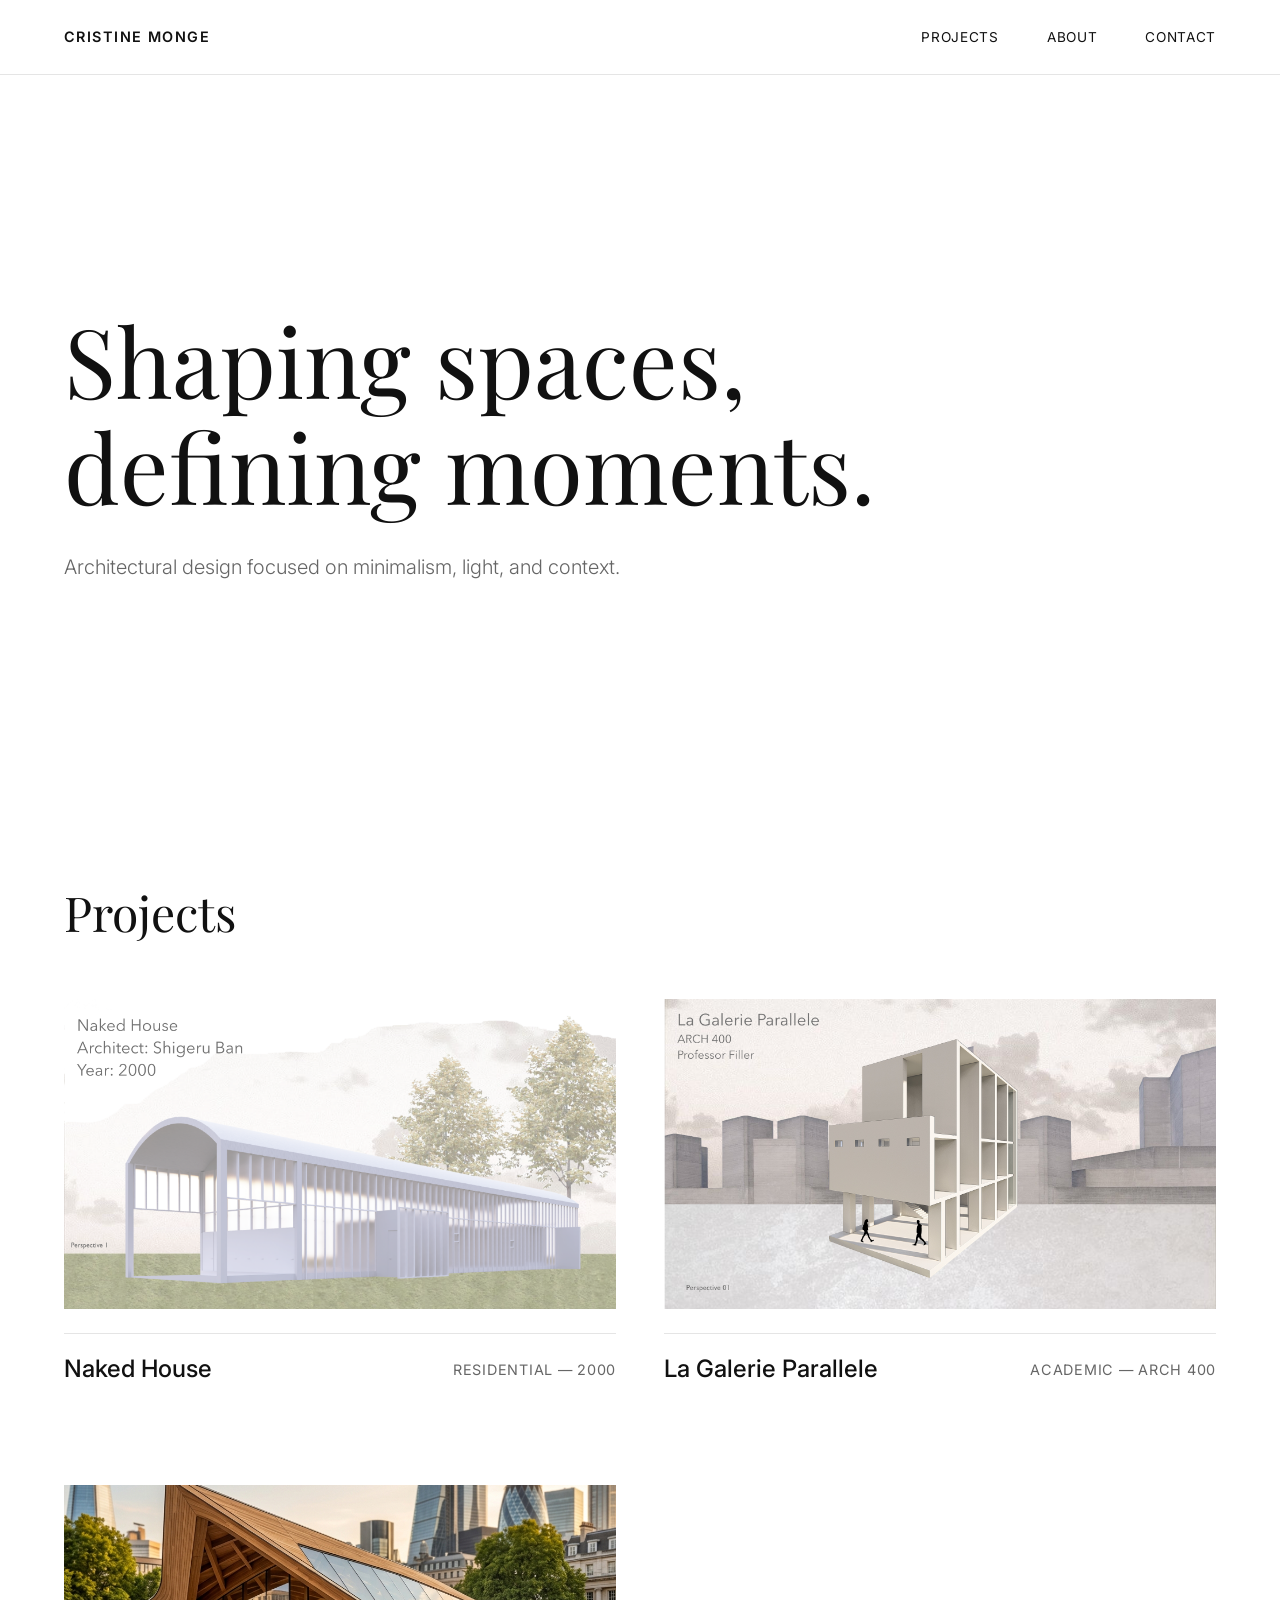
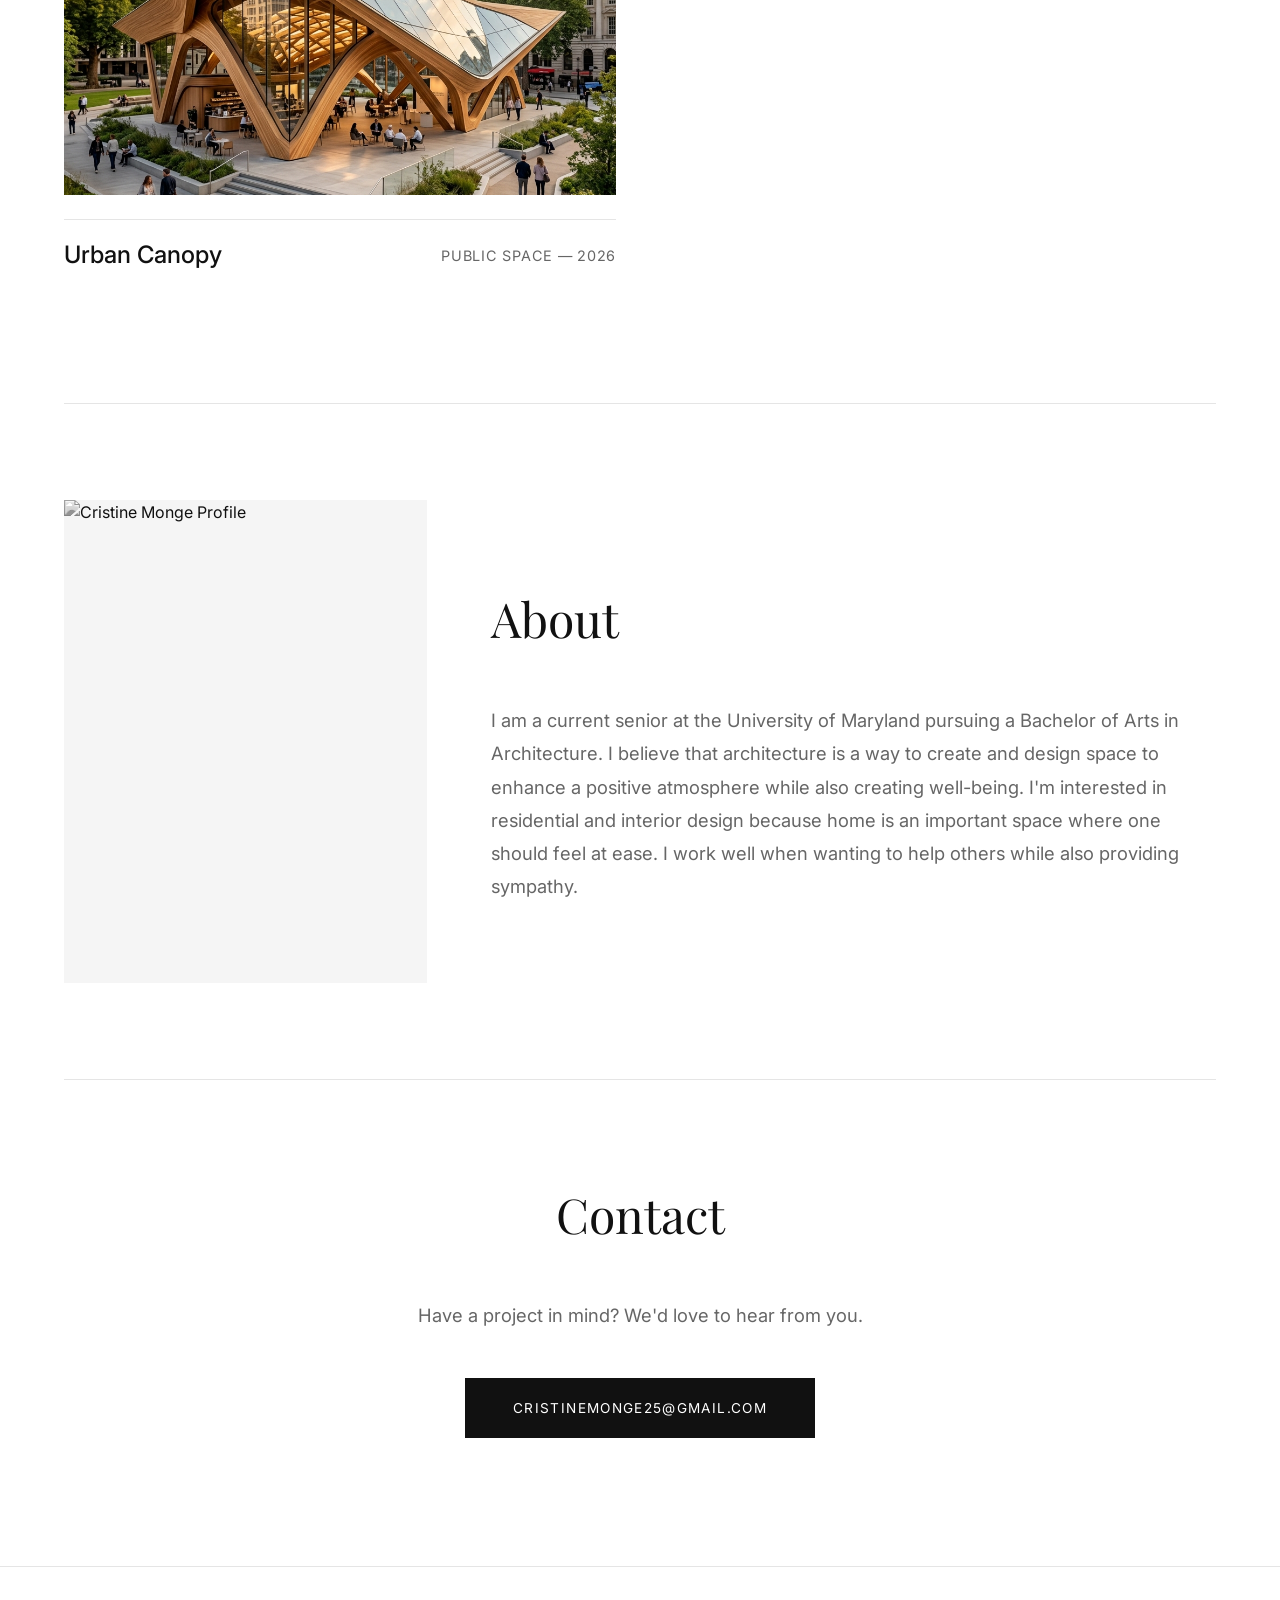
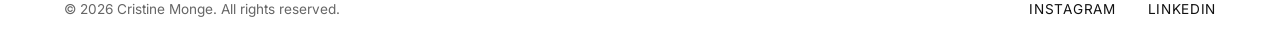
==== index.html @ 7b3798b5 "Add files via upload" ====
<!DOCTYPE html>
<html lang="en">

<head>
    <meta charset="UTF-8">
    <meta name="viewport" content="width=device-width, initial-scale=1.0">
    <title>Cristine Monge | Architecture</title>
    <!-- Modern Minimalist Fonts -->
    <link rel="preconnect" href="https://fonts.googleapis.com">
    <link rel="preconnect" href="https://fonts.gstatic.com" crossorigin>
    <link
        href="https://fonts.googleapis.com/css2?family=Inter:wght@300;400;500;600&family=Playfair+Display:ital,wght@0,400;0,600;1,400&display=swap"
        rel="stylesheet">
    <link rel="stylesheet" href="style.css">
</head>

<body>
    <header class="navbar">
        <nav>
            <div class="logo">CRISTINE MONGE</div>
            <ul class="nav-links">
                <li><a href="#projects">Projects</a></li>
                <li><a href="#about">About</a></li>
                <li><a href="#contact">Contact</a></li>
            </ul>
        </nav>
    </header>

    <main>
        <section id="hero" class="fade-in">
            <h1 class="hero-title">Shaping spaces,<br>defining moments.</h1>
            <p class="hero-subtitle">Architectural design focused on minimalism, light, and context.</p>
        </section>

        <section id="projects" class="fade-in delay-1">
            <h2 class="section-heading">Projects</h2>
            <div class="project-list">
                <!-- Project 1 -->
                <a href="naked-house.html" class="project-item">
                    <div class="project-image">
                        <img src="images/naked1.png" alt="Naked House Architecture">
                    </div>
                    <div class="project-meta">
                        <h2>Naked House</h2>
                        <span class="project-details">Residential — 2000</span>
                    </div>
                </a>

                <!-- Project 2 -->
                <a href="galerie.html" class="project-item">
                    <div class="project-image">
                        <img src="images/galerie1.png" alt="La Galerie Parallele">
                    </div>
                    <div class="project-meta">
                        <h2>La Galerie Parallele</h2>
                        <span class="project-details">Academic — ARCH 400</span>
                    </div>
                </a>

                <!-- Project 3 -->
                <a href="pavilion.html" class="project-item">
                    <div class="project-image">
                        <img src="images/pavilion.png" alt="Urban Pavilion">
                    </div>
                    <div class="project-meta">
                        <h2>Urban Canopy</h2>
                        <span class="project-details">Public Space — 2026</span>
                    </div>
                </a>
            </div>
        </section>

        <section id="about" class="fade-in delay-2">
            <div class="about-grid">
                <div class="about-image">
                    <img src="images/profile.png" alt="Cristine Monge Profile">
                </div>
                <div class="about-text">
                    <h2 class="section-heading">About</h2>
                    <p>I am a current senior at the University of Maryland pursuing a Bachelor of Arts in Architecture. I believe that architecture is a way to create and design space to enhance a positive atmosphere while also creating well-being. I'm interested in residential and interior design because home is an important space where one should feel at ease. I work well when wanting to help others while also providing sympathy.</p>
                </div>
            </div>
        </section>

        <section id="contact" class="fade-in delay-2">
            <div class="contact-block">
                <h2 class="section-heading">Contact</h2>
                <p>Have a project in mind? We'd love to hear from you.</p>
                <a href="mailto:cristinemonge25@gmail.com" class="button">cristinemonge25@gmail.com</a>
            </div>
        </section>
    </main>

    <footer>
        <div class="footer-content">
            <p>&copy; 2026 Cristine Monge. All rights reserved.</p>
            <div class="social-links">
                <a href="#" class="footer-link">Instagram</a>
                <a href="#" class="footer-link">LinkedIn</a>
            </div>
        </div>
    </footer>
</body>

</html>
---- style.css ----
:root {
    --bg-color: #ffffff;
    --text-main: #111111;
    --text-muted: #666666;
    --border-color: #e5e5e5;
}

* {
    margin: 0;
    padding: 0;
    box-sizing: border-box;
}

html {
    scroll-behavior: smooth;
    background-color: var(--bg-color);
}

body {
    background-color: var(--bg-color);
    color: var(--text-main);
    font-family: 'Inter', sans-serif;
    line-height: 1.6;
    -webkit-font-smoothing: antialiased;
    -moz-osx-font-smoothing: grayscale;
}

h1, h2, h3, .logo {
    font-weight: 400;
}

.section-heading {
    font-family: 'Playfair Display', serif;
    font-size: 3rem;
    margin-bottom: 3rem;
}

/* ---------- Navigation ---------- */
.navbar {
    position: fixed;
    top: 0;
    width: 100%;
    background: rgba(255, 255, 255, 0.95);
    backdrop-filter: blur(10px);
    z-index: 1000;
    border-bottom: 1px solid var(--border-color);
}

nav {
    display: flex;
    justify-content: space-between;
    align-items: center;
    padding: 1.5rem 4rem;
    max-width: 1600px;
    margin: 0 auto;
}

.logo {
    font-size: 0.9rem;
    font-weight: 600;
    letter-spacing: 0.1em;
}

.nav-links {
    list-style: none;
    display: flex;
    gap: 3rem;
}

.nav-links a {
    text-decoration: none;
    color: var(--text-main);
    font-size: 0.85rem;
    text-transform: uppercase;
    letter-spacing: 0.05em;
    transition: opacity 0.3s ease;
}

.nav-links a:hover {
    opacity: 0.5;
}

/* ---------- Layout ---------- */
main {
    max-width: 1400px;
    margin: 0 auto;
    padding: 0 4rem;
}

/* Hero Section */
#hero {
    height: 90vh;
    display: flex;
    flex-direction: column;
    justify-content: center;
    padding-top: 5rem;
}

.hero-title {
    font-family: 'Playfair Display', serif;
    font-size: 6rem;
    line-height: 1.1;
    margin-bottom: 2rem;
    color: var(--text-main);
}

.hero-subtitle {
    font-size: 1.25rem;
    color: var(--text-muted);
    font-weight: 300;
    max-width: 600px;
}

/* Projects Section */
#projects {
    padding: 4rem 0 8rem;
}

.project-list {
    display: grid;
    grid-template-columns: repeat(2, 1fr);
    gap: 6rem 3rem;
}

.project-item {
    display: flex;
    flex-direction: column;
    gap: 1.5rem;
    text-decoration: none;
    color: inherit;
    cursor: pointer;
}

.project-image {
    width: 100%;
    aspect-ratio: 16 / 9;
    overflow: hidden;
    background-color: #f5f5f5;
}

.project-image img {
    width: 100%;
    height: 100%;
    object-fit: cover;
    transition: transform 0.8s cubic-bezier(0.16, 1, 0.3, 1);
}

.project-item:hover .project-image img {
    transform: scale(1.03);
}

.project-meta {
    display: flex;
    justify-content: space-between;
    align-items: center;
    padding-top: 1rem;
    border-top: 1px solid var(--border-color);
}

.project-meta h2 {
    font-size: 1.5rem;
    font-weight: 500;
    transition: opacity 0.3s ease;
}

.project-item:hover .project-meta h2 {
    opacity: 0.6;
}

.project-details {
    font-size: 0.9rem;
    color: var(--text-muted);
    text-transform: uppercase;
    letter-spacing: 0.05em;
}

/* About Section */
#about {
    padding: 6rem 0;
    border-top: 1px solid var(--border-color);
}

.about-grid {
    display: grid;
    grid-template-columns: 1fr 2fr;
    gap: 4rem;
    align-items: center;
}

.about-image {
    width: 100%;
    aspect-ratio: 3/4;
    overflow: hidden;
    background-color: #f5f5f5;
}

.about-image img {
    width: 100%;
    height: 100%;
    object-fit: cover;
    filter: grayscale(100%);
    transition: filter 0.5s ease, transform 0.8s ease;
}

.about-image:hover img {
    filter: grayscale(0%);
    transform: scale(1.02);
}

.about-text p {
    font-size: 1.15rem;
    line-height: 1.8;
    color: var(--text-muted);
    max-width: 700px;
}

/* Contact Section */
#contact {
    padding: 6rem 0 8rem;
    border-top: 1px solid var(--border-color);
    text-align: center;
}

#contact p {
    color: var(--text-muted);
    font-size: 1.15rem;
}

.button {
    display: inline-block;
    margin-top: 3rem;
    padding: 1.2rem 3rem;
    background-color: var(--text-main);
    color: var(--bg-color);
    text-decoration: none;
    text-transform: uppercase;
    letter-spacing: 0.1em;
    font-size: 0.85rem;
    transition: opacity 0.3s;
}

.button:hover {
    opacity: 0.8;
}

/* Project Individual Page */
.project-page {
    padding-top: 12rem;
    padding-bottom: 8rem;
}

.back-link {
    display: inline-block;
    text-decoration: none;
    color: var(--text-muted);
    font-size: 0.85rem;
    margin-bottom: 3rem;
    text-transform: uppercase;
    letter-spacing: 0.1em;
    transition: color 0.3s;
}

.back-link:hover {
    color: var(--text-main);
}

.project-title-large {
    font-family: 'Playfair Display', serif;
    font-size: 5rem;
    line-height: 1.1;
    margin-bottom: 3rem;
}

.project-info-grid {
    display: flex;
    gap: 4rem;
    margin-bottom: 4rem;
    border-top: 1px solid var(--border-color);
    border-bottom: 1px solid var(--border-color);
    padding: 1.5rem 0;
    color: var(--text-muted);
    font-size: 0.9rem;
    text-transform: uppercase;
    letter-spacing: 0.05em;
}

.project-info-grid strong {
    color: var(--text-main);
    display: block;
    margin-bottom: 0.5rem;
}

.project-hero-image {
    width: 100%;
    margin-bottom: 4rem;
}

.project-hero-image img {
    width: 100%;
    height: auto;
    display: block;
}

.project-description {
    max-width: 800px;
    margin: 0 auto;
    font-size: 1.15rem;
    line-height: 1.8;
    color: var(--text-muted);
}

.project-description p {
    margin-bottom: 1.5rem;
}

/* Footer */
footer {
    border-top: 1px solid var(--border-color);
    padding: 2rem 4rem;
    max-width: 1600px;
    margin: 0 auto;
}

.footer-content {
    display: flex;
    justify-content: space-between;
    align-items: center;
    font-size: 0.85rem;
    color: var(--text-muted);
}

.social-links {
    display: flex;
    gap: 2rem;
}

.footer-link {
    color: var(--text-main);
    text-decoration: none;
    text-transform: uppercase;
    letter-spacing: 0.05em;
}

/* Animations */
.fade-in {
    animation: fadeIn 1.2s cubic-bezier(0.16, 1, 0.3, 1) forwards;
    opacity: 0;
    transform: translateY(20px);
}

.delay-1 { animation-delay: 0.3s; }
.delay-2 { animation-delay: 0.6s; }

@keyframes fadeIn {
    to {
        opacity: 1;
        transform: translateY(0);
    }
}

/* Responsive */
@media (max-width: 768px) {
    .project-list {
        grid-template-columns: 1fr;
        gap: 4rem;
    }

    .about-grid {
        grid-template-columns: 1fr;
        gap: 2rem;
    }

    .section-heading {
        font-size: 2.5rem;
    }
    .hero-title {
        font-size: 3.5rem;
    }
    .project-title-large {
        font-size: 3.5rem;
    }
    
    nav {
        padding: 1.5rem 2rem;
    }
    
    main {
        padding: 0 2rem;
    }
    
    .nav-links {
        display: none;
    }
    
    .project-meta {
        flex-direction: column;
        align-items: flex-start;
        gap: 0.5rem;
    }
    
    .project-image {
        aspect-ratio: 4/3;
    }

    .project-info-grid {
        flex-direction: column;
        gap: 1.5rem;
    }
}
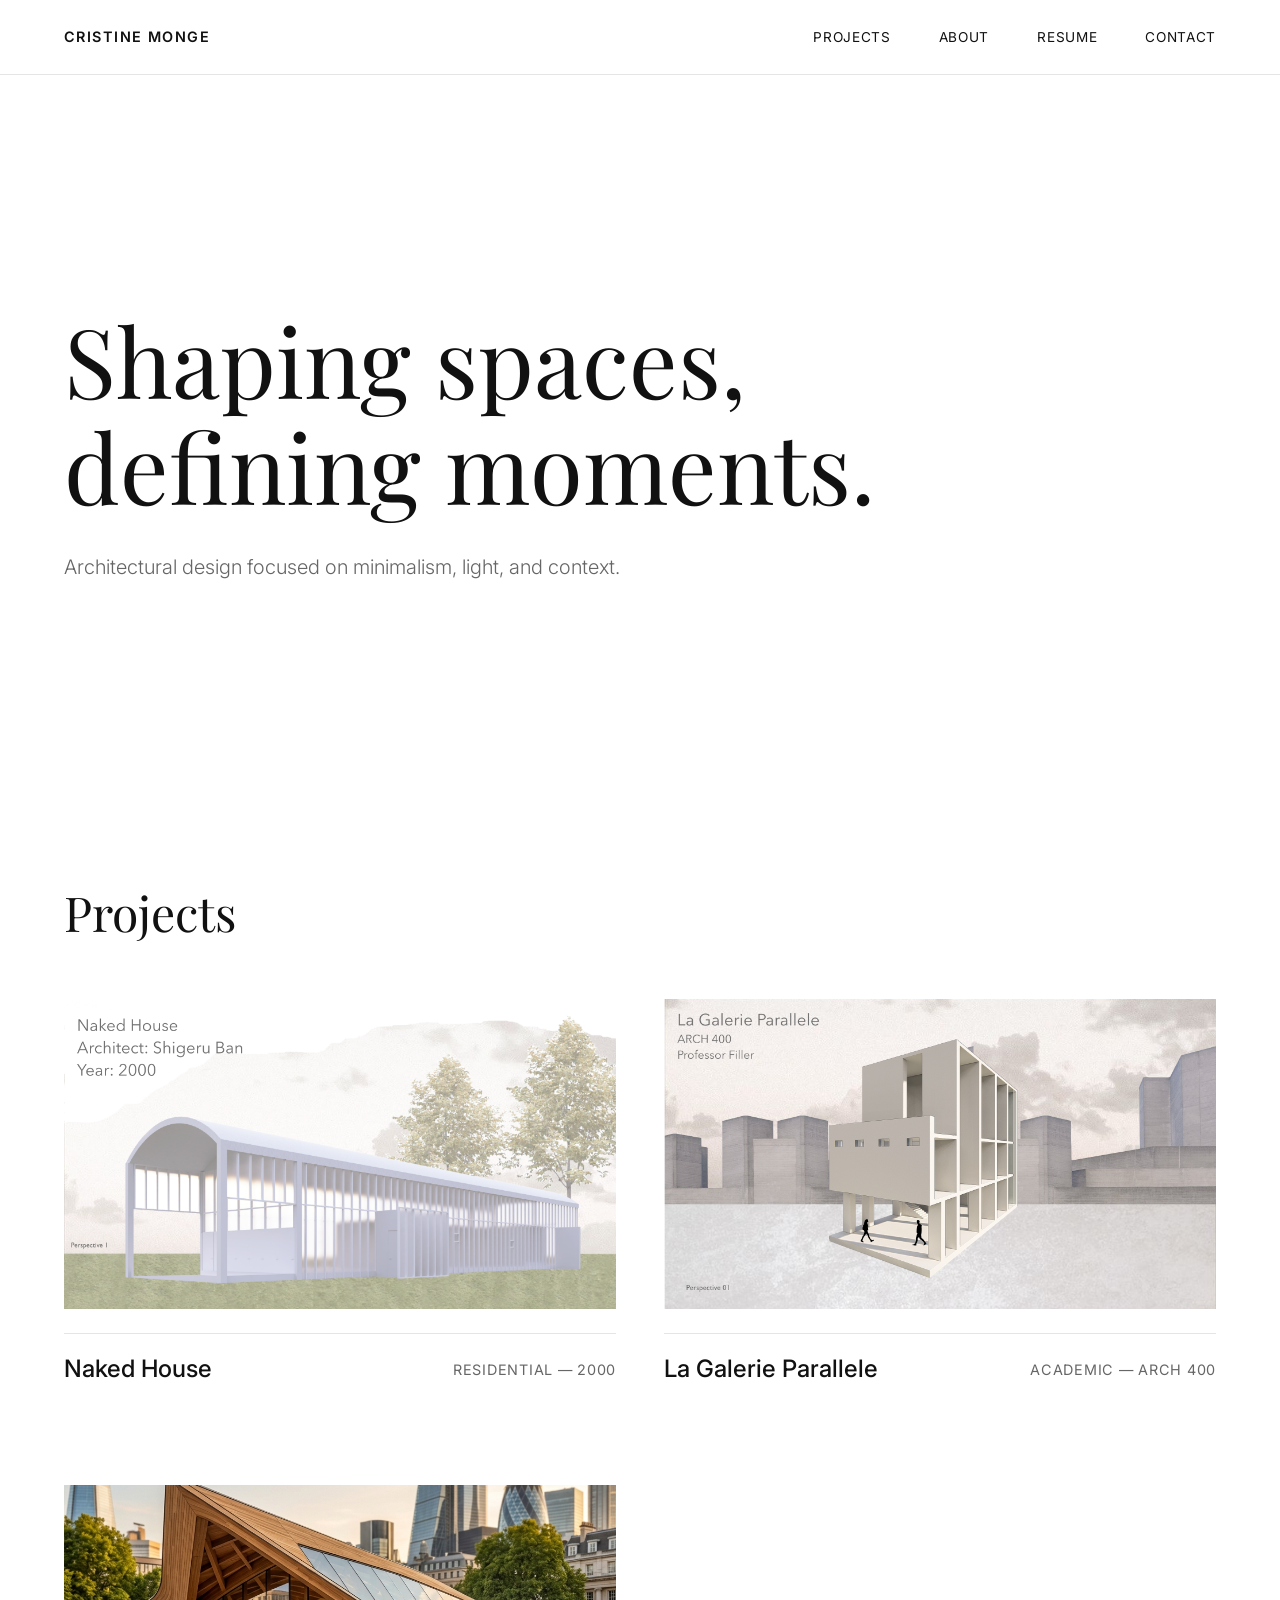
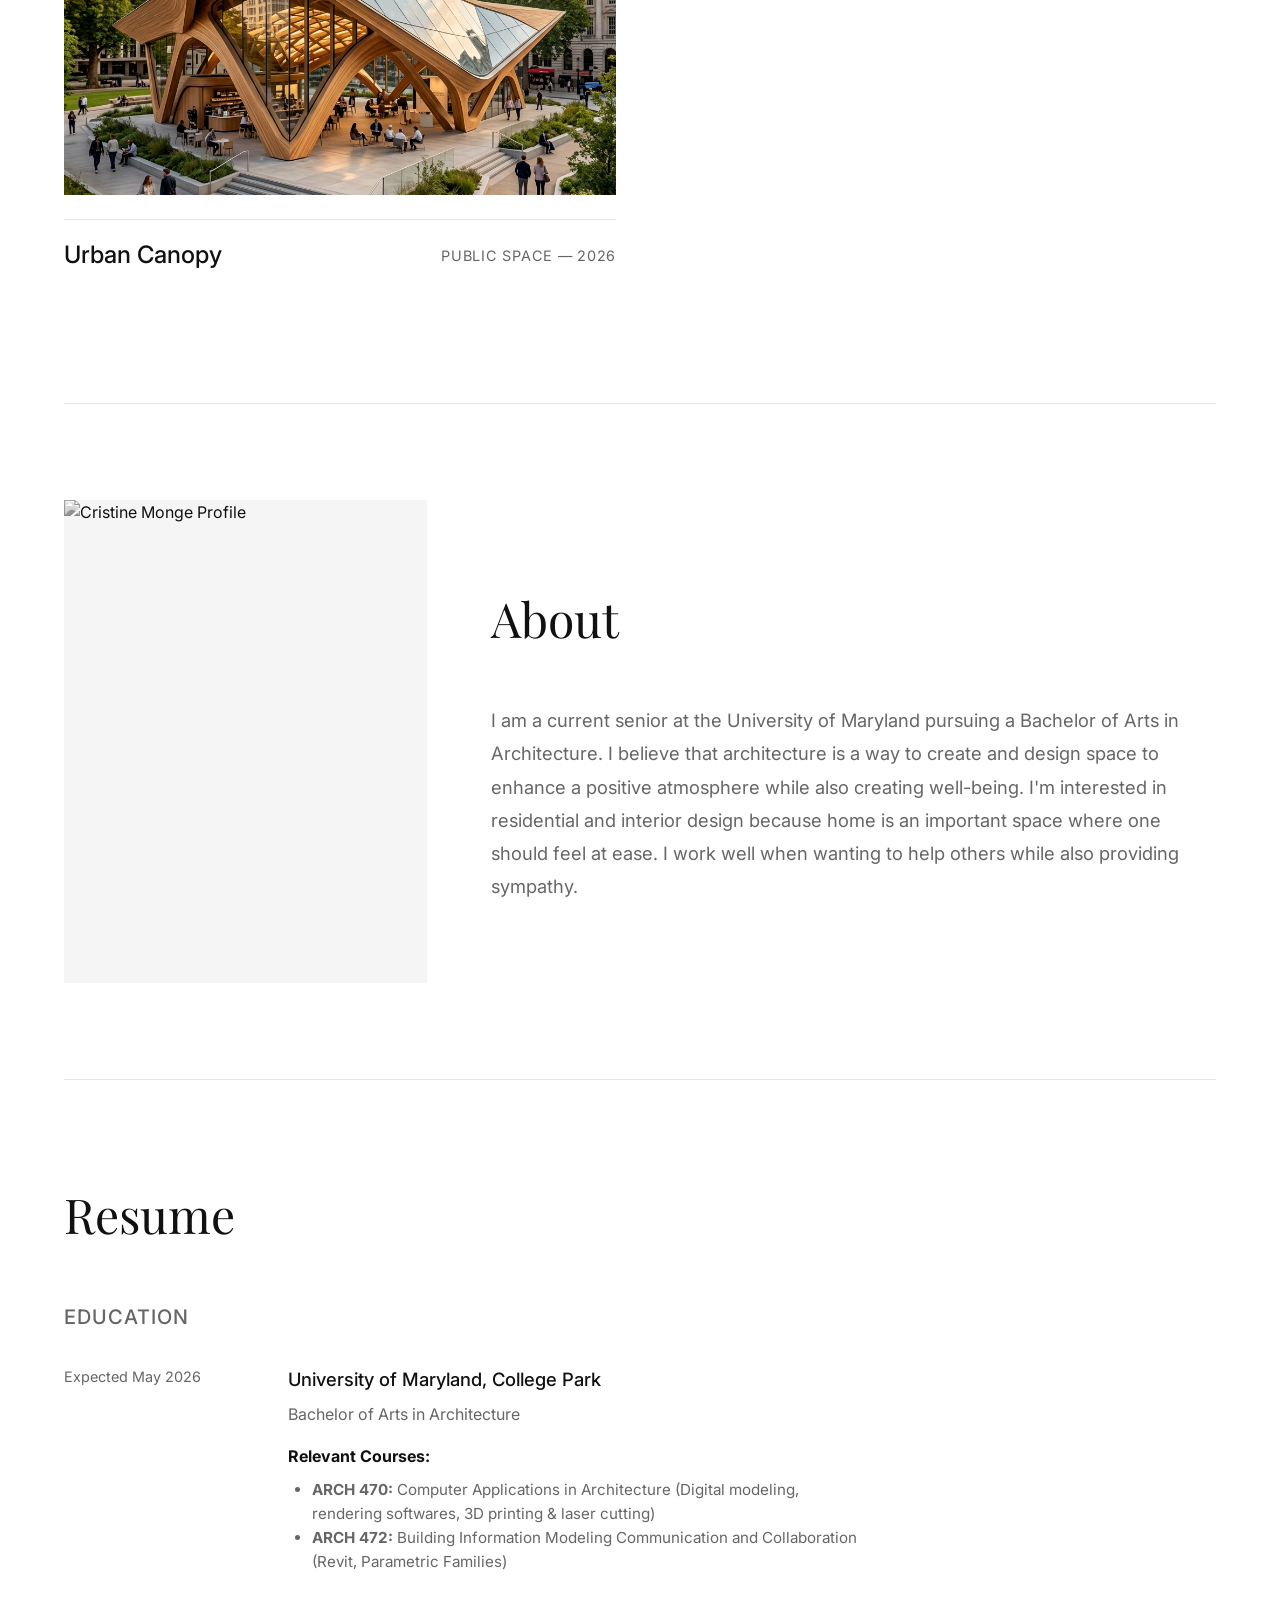
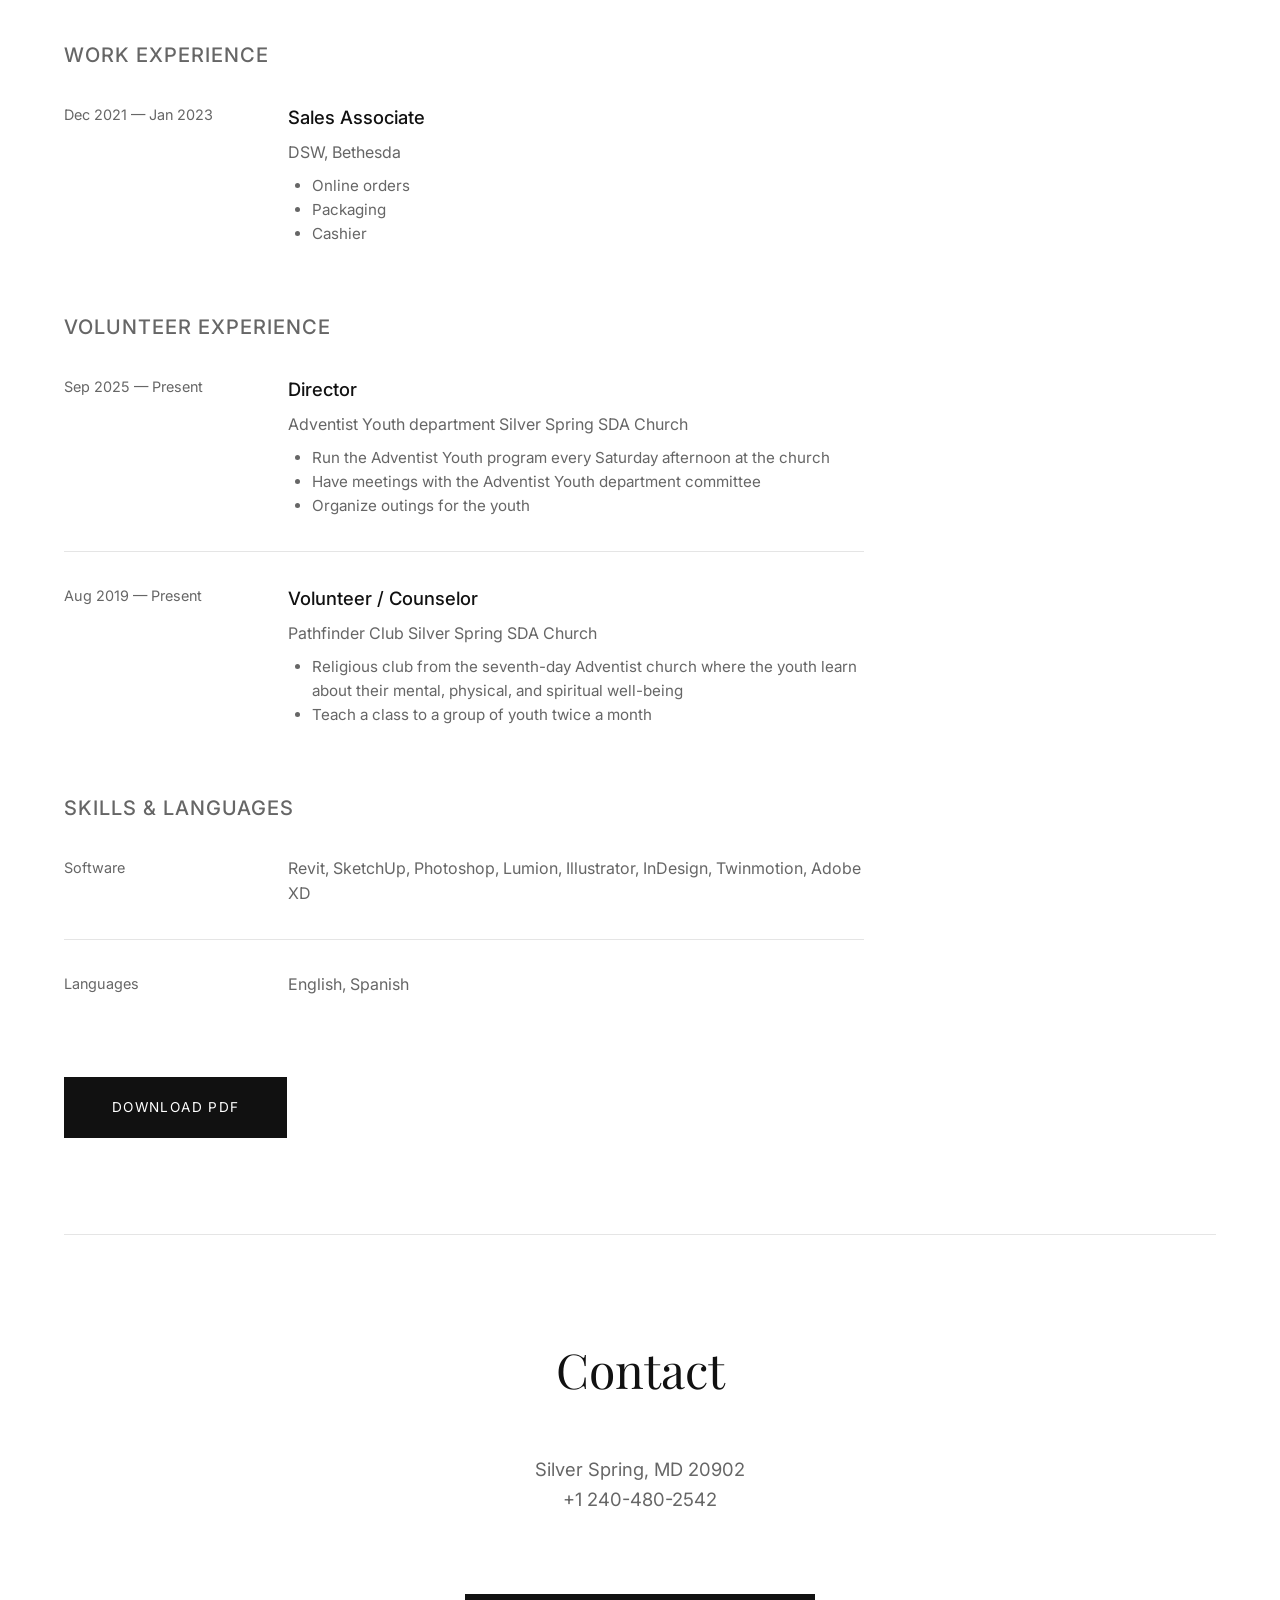
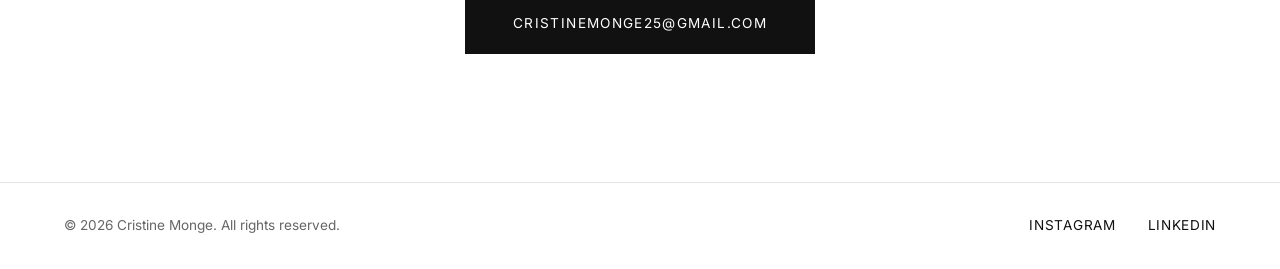
==== commit 0ca613bb: "chore: prepare for vercel deployment" ====
--- a/index.html
+++ b/index.html
@@ -19,9 +19,10 @@
         <nav>
             <div class="logo">CRISTINE MONGE</div>
             <ul class="nav-links">
-                <li><a href="#projects">Projects</a></li>
-                <li><a href="#about">About</a></li>
-                <li><a href="#contact">Contact</a></li>
+                <li><a href="index.html#projects">Projects</a></li>
+                <li><a href="index.html#about">About</a></li>
+                <li><a href="index.html#resume">Resume</a></li>
+                <li><a href="index.html#contact">Contact</a></li>
             </ul>
         </nav>
     </header>
@@ -82,10 +83,95 @@
             </div>
         </section>
 
+        <section id="resume" class="fade-in delay-2">
+            <h2 class="section-heading">Resume</h2>
+            <div class="resume-container">
+                <div class="resume-category">
+                    <h3>Education</h3>
+                    <div class="resume-item">
+                        <div class="resume-date">Expected May 2026</div>
+                        <div class="resume-content">
+                            <h4>University of Maryland, College Park</h4>
+                            <p>Bachelor of Arts in Architecture</p>
+                            <div style="margin-top: 1rem;">
+                                <strong style="color: var(--text-main);">Relevant Courses:</strong>
+                                <ul style="margin-left: 1.5rem; margin-top: 0.5rem; color: var(--text-muted); font-size: 0.95rem;">
+                                    <li><strong>ARCH 470:</strong> Computer Applications in Architecture (Digital modeling, rendering softwares, 3D printing & laser cutting)</li>
+                                    <li><strong>ARCH 472:</strong> Building Information Modeling Communication and Collaboration (Revit, Parametric Families)</li>
+                                </ul>
+                            </div>
+                        </div>
+                    </div>
+                </div>
+
+                <div class="resume-category">
+                    <h3>Work Experience</h3>
+                    <div class="resume-item">
+                        <div class="resume-date">Dec 2021 — Jan 2023</div>
+                        <div class="resume-content">
+                            <h4>Sales Associate</h4>
+                            <p>DSW, Bethesda</p>
+                            <ul style="margin-left: 1.5rem; margin-top: 0.5rem; color: var(--text-muted); font-size: 0.95rem;">
+                                <li>Online orders</li>
+                                <li>Packaging</li>
+                                <li>Cashier</li>
+                            </ul>
+                        </div>
+                    </div>
+                </div>
+
+                <div class="resume-category">
+                    <h3>Volunteer Experience</h3>
+                    <div class="resume-item">
+                        <div class="resume-date">Sep 2025 — Present</div>
+                        <div class="resume-content">
+                            <h4>Director</h4>
+                            <p>Adventist Youth department Silver Spring SDA Church</p>
+                            <ul style="margin-left: 1.5rem; margin-top: 0.5rem; color: var(--text-muted); font-size: 0.95rem;">
+                                <li>Run the Adventist Youth program every Saturday afternoon at the church</li>
+                                <li>Have meetings with the Adventist Youth department committee</li>
+                                <li>Organize outings for the youth</li>
+                            </ul>
+                        </div>
+                    </div>
+                    <div class="resume-item">
+                        <div class="resume-date">Aug 2019 — Present</div>
+                        <div class="resume-content">
+                            <h4>Volunteer / Counselor</h4>
+                            <p>Pathfinder Club Silver Spring SDA Church</p>
+                            <ul style="margin-left: 1.5rem; margin-top: 0.5rem; color: var(--text-muted); font-size: 0.95rem;">
+                                <li>Religious club from the seventh-day Adventist church where the youth learn about their mental, physical, and spiritual well-being</li>
+                                <li>Teach a class to a group of youth twice a month</li>
+                            </ul>
+                        </div>
+                    </div>
+                </div>
+
+                <div class="resume-category">
+                    <h3>Skills & Languages</h3>
+                    <div class="resume-item">
+                        <div class="resume-date">Software</div>
+                        <div class="resume-content">
+                            <p>Revit, SketchUp, Photoshop, Lumion, Illustrator, InDesign, Twinmotion, Adobe XD</p>
+                        </div>
+                    </div>
+                    <div class="resume-item">
+                        <div class="resume-date">Languages</div>
+                        <div class="resume-content">
+                            <p>English, Spanish</p>
+                        </div>
+                    </div>
+                </div>
+
+                <a href="resume.pdf" target="_blank" class="button" style="margin-top: 1rem;">Download PDF</a>
+            </div>
+        </section>
+
         <section id="contact" class="fade-in delay-2">
             <div class="contact-block">
                 <h2 class="section-heading">Contact</h2>
-                <p>Have a project in mind? We'd love to hear from you.</p>
+                <p>Silver Spring, MD 20902</p>
+                <p style="margin-bottom: 2rem;">+1 240-480-2542</p>
                 <a href="mailto:cristinemonge25@gmail.com" class="button">cristinemonge25@gmail.com</a>
             </div>
         </section>
--- a/style.css
+++ b/style.css
@@ -212,6 +212,59 @@
     line-height: 1.8;
     color: var(--text-muted);
     max-width: 700px;
+}
+
+/* Resume Section */
+#resume {
+    padding: 6rem 0;
+    border-top: 1px solid var(--border-color);
+}
+
+.resume-container {
+    max-width: 800px;
+}
+
+.resume-category {
+    margin-bottom: 4rem;
+}
+
+.resume-category h3 {
+    font-size: 1.25rem;
+    font-weight: 500;
+    margin-bottom: 2rem;
+    text-transform: uppercase;
+    letter-spacing: 0.05em;
+    color: var(--text-muted);
+}
+
+.resume-item {
+    display: grid;
+    grid-template-columns: 1fr 3fr;
+    gap: 2rem;
+    margin-bottom: 2rem;
+    padding-bottom: 2rem;
+    border-bottom: 1px solid var(--border-color);
+}
+
+.resume-item:last-child {
+    border-bottom: none;
+    margin-bottom: 0;
+    padding-bottom: 0;
+}
+
+.resume-date {
+    font-size: 0.9rem;
+    color: var(--text-muted);
+}
+
+.resume-content h4 {
+    font-size: 1.15rem;
+    font-weight: 500;
+    margin-bottom: 0.5rem;
+}
+
+.resume-content p {
+    color: var(--text-muted);
 }
 
 /* Contact Section */
@@ -370,6 +423,11 @@
         gap: 2rem;
     }
 
+    .resume-item {
+        grid-template-columns: 1fr;
+        gap: 0.5rem;
+    }
+
     .section-heading {
         font-size: 2.5rem;
     }
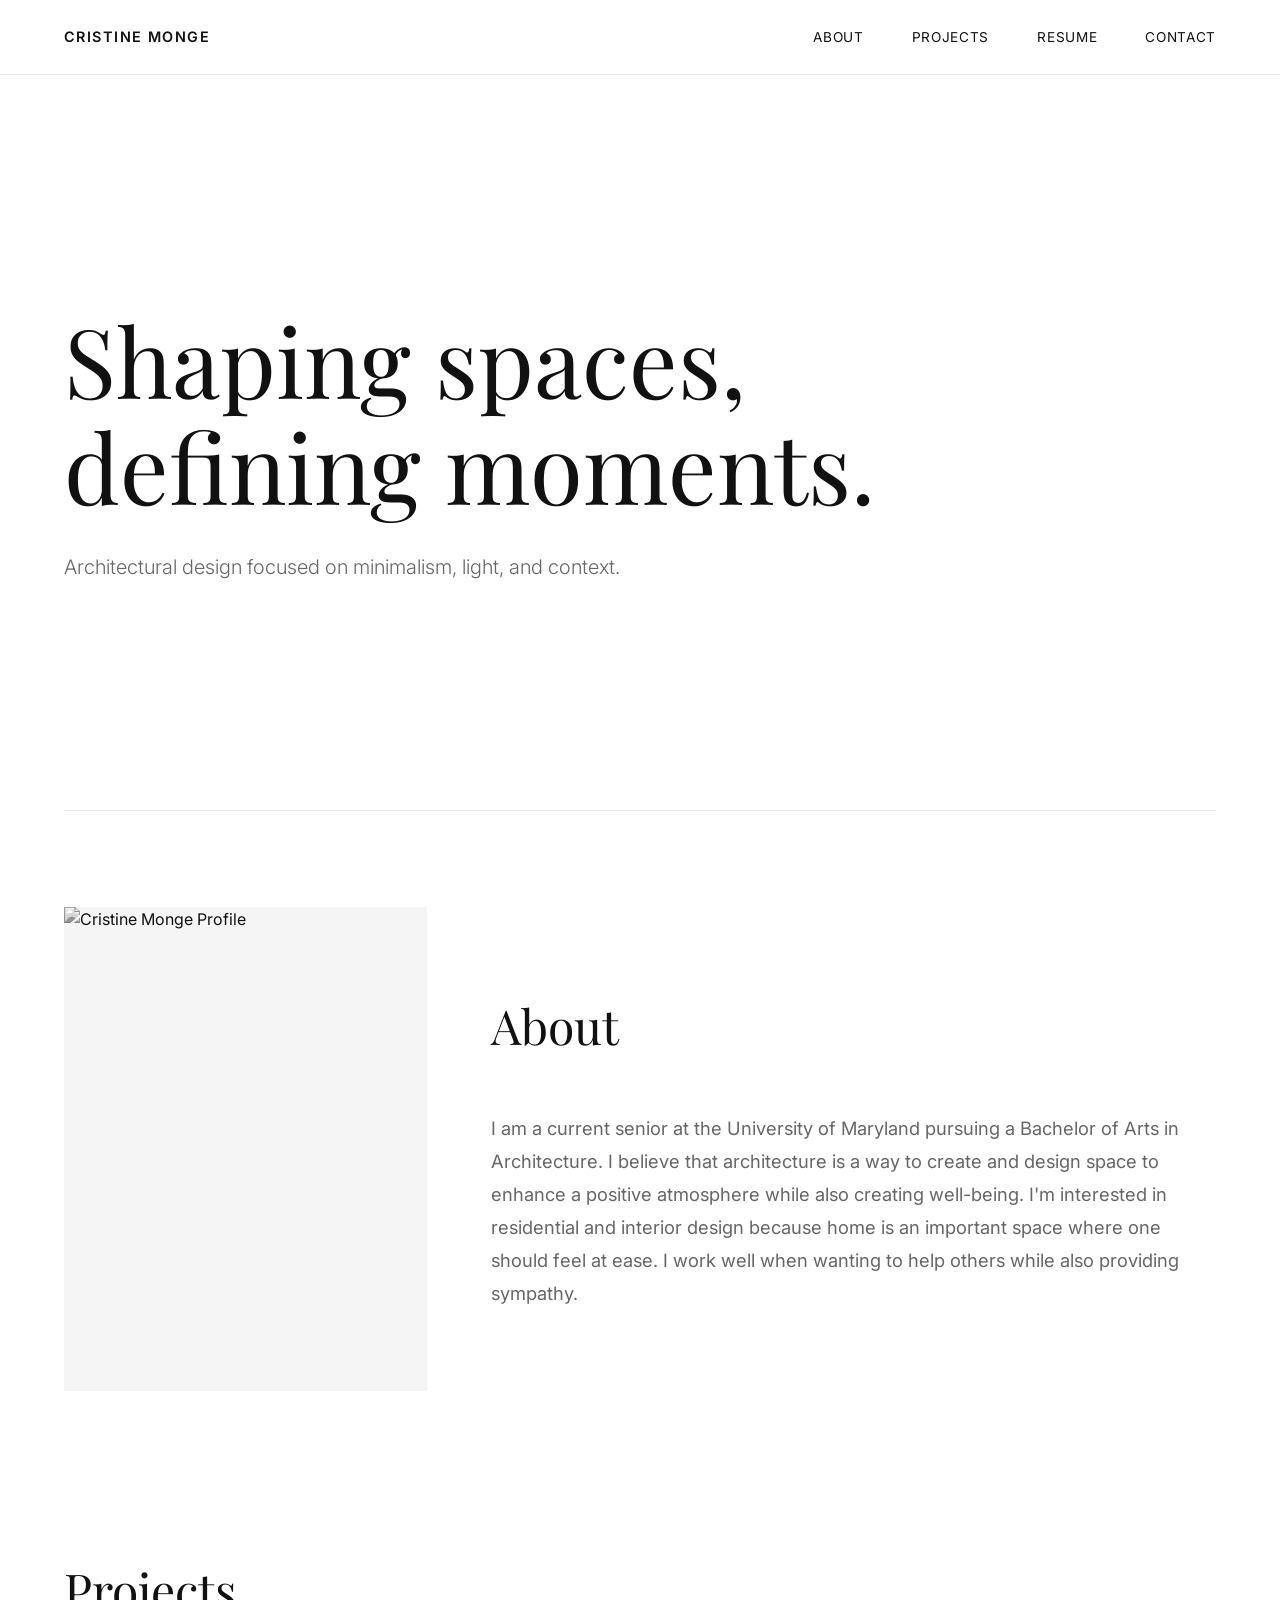
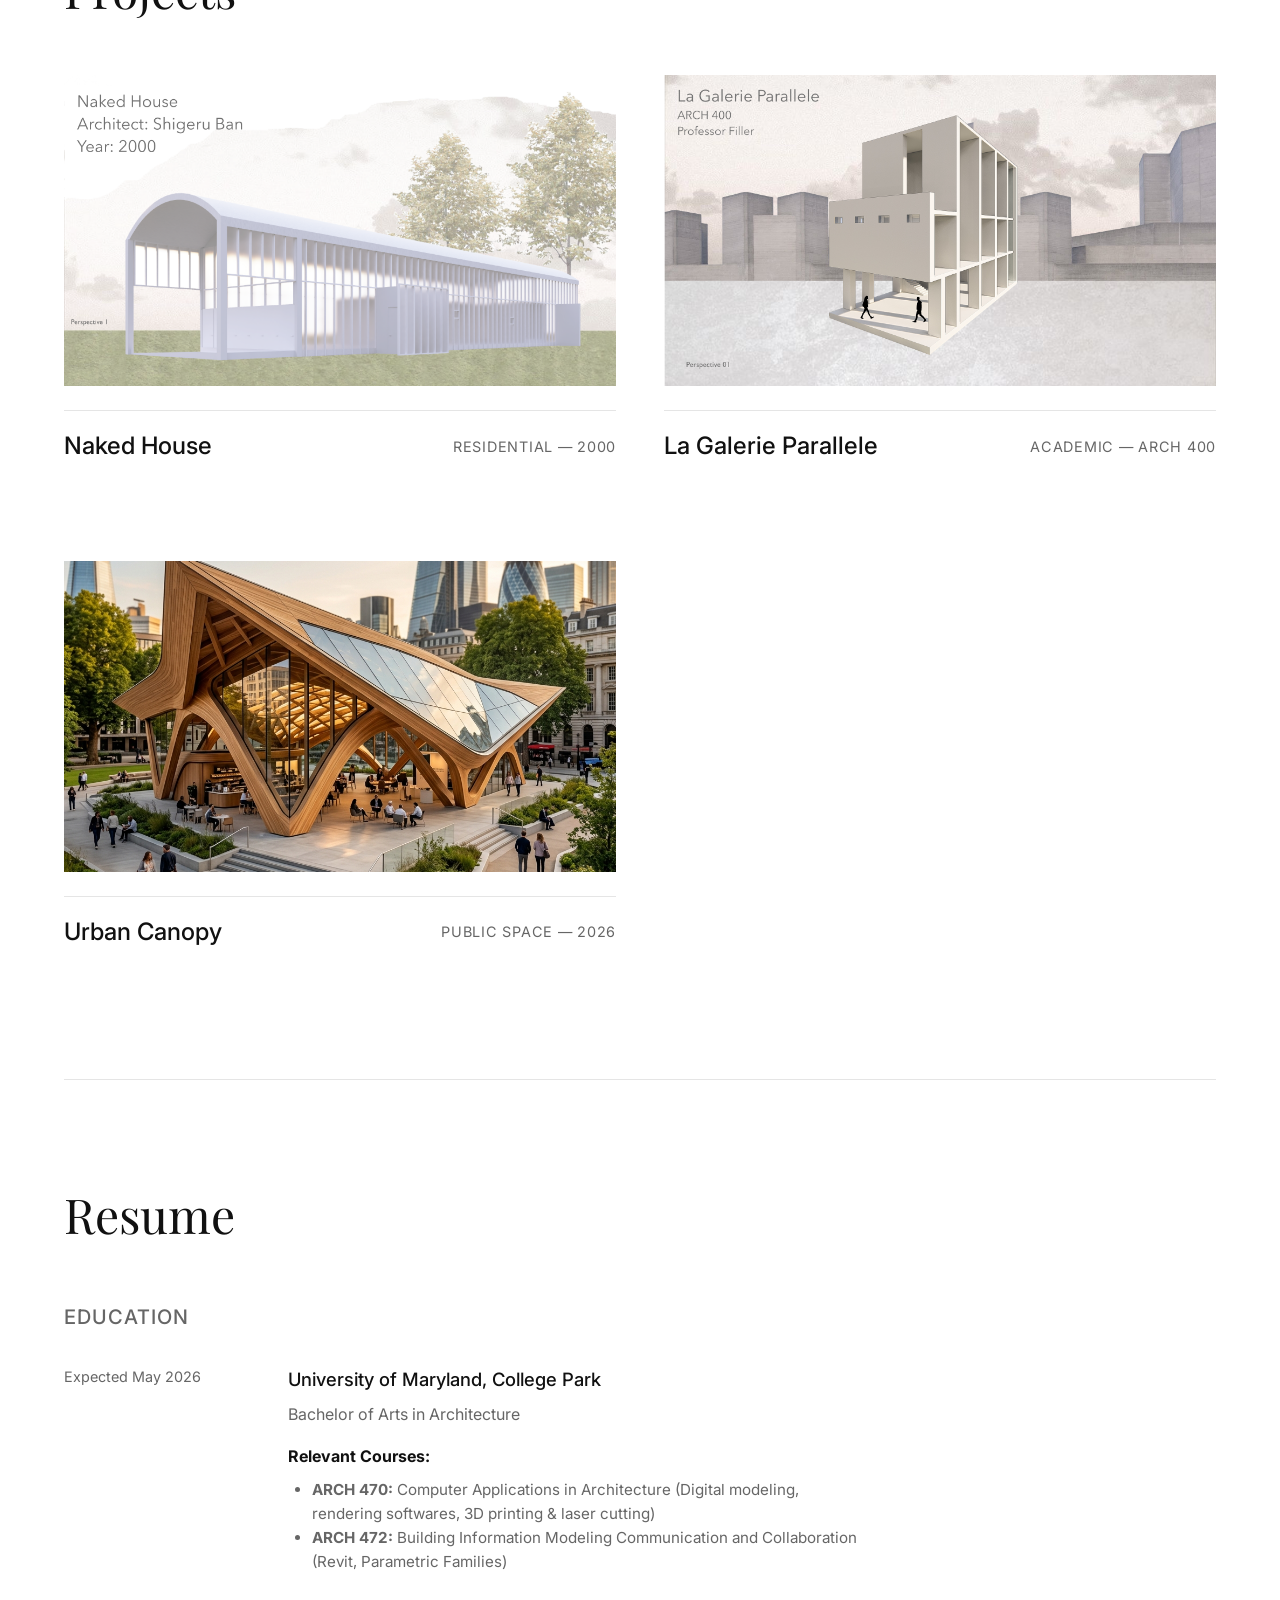
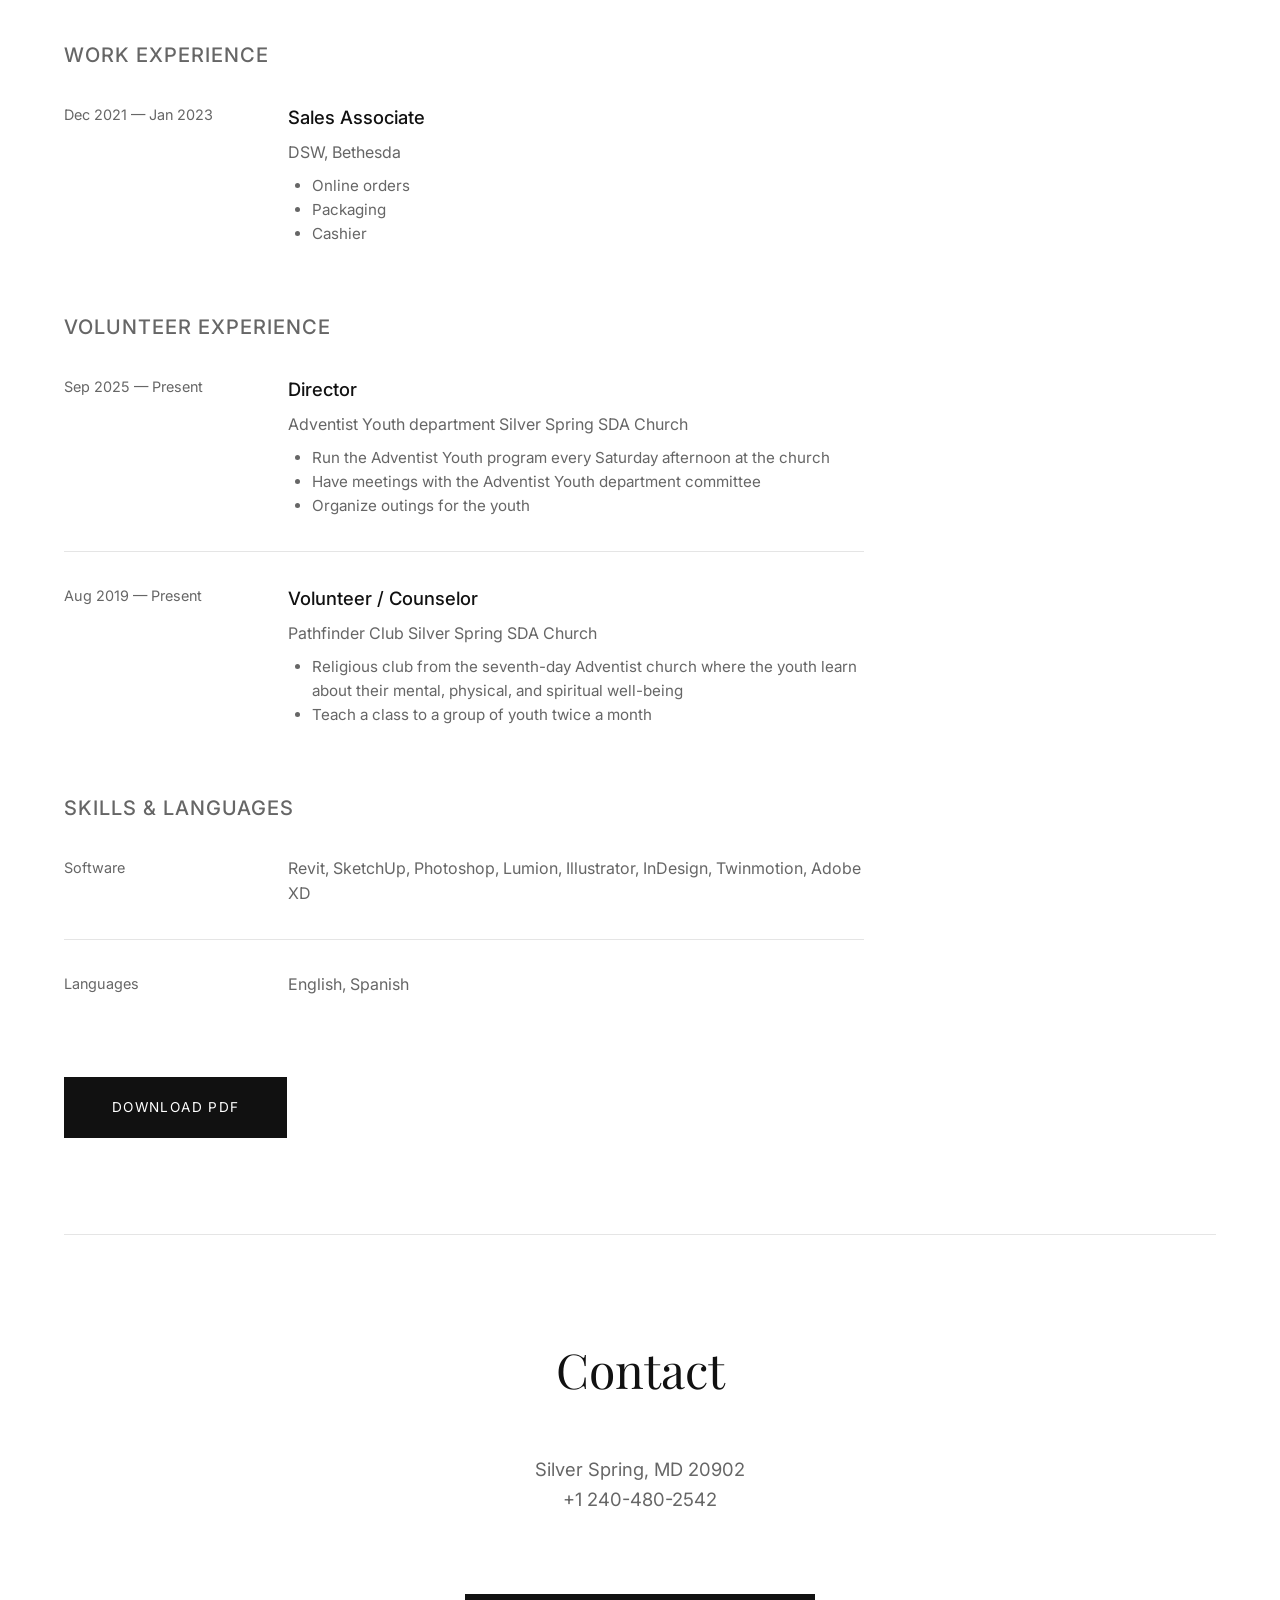
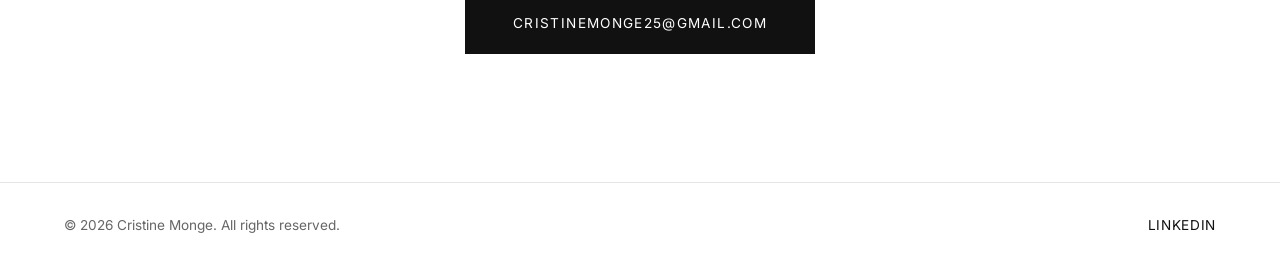
==== commit 689a08e0: "update layout, linkedin link, and resume casing" ====
--- a/index.html
+++ b/index.html
@@ -19,8 +19,8 @@
         <nav>
             <div class="logo">CRISTINE MONGE</div>
             <ul class="nav-links">
+                <li><a href="index.html#about">About</a></li>
                 <li><a href="index.html#projects">Projects</a></li>
-                <li><a href="index.html#about">About</a></li>
                 <li><a href="index.html#resume">Resume</a></li>
                 <li><a href="index.html#contact">Contact</a></li>
             </ul>
@@ -33,7 +33,19 @@
             <p class="hero-subtitle">Architectural design focused on minimalism, light, and context.</p>
         </section>
 
-        <section id="projects" class="fade-in delay-1">
+        <section id="about" class="fade-in delay-1">
+            <div class="about-grid">
+                <div class="about-image">
+                    <img src="images/profile.png" alt="Cristine Monge Profile">
+                </div>
+                <div class="about-text">
+                    <h2 class="section-heading">About</h2>
+                    <p>I am a current senior at the University of Maryland pursuing a Bachelor of Arts in Architecture. I believe that architecture is a way to create and design space to enhance a positive atmosphere while also creating well-being. I'm interested in residential and interior design because home is an important space where one should feel at ease. I work well when wanting to help others while also providing sympathy.</p>
+                </div>
+            </div>
+        </section>
+
+        <section id="projects" class="fade-in delay-2">
             <h2 class="section-heading">Projects</h2>
             <div class="project-list">
                 <!-- Project 1 -->
@@ -68,18 +80,6 @@
                         <span class="project-details">Public Space — 2026</span>
                     </div>
                 </a>
-            </div>
-        </section>
-
-        <section id="about" class="fade-in delay-2">
-            <div class="about-grid">
-                <div class="about-image">
-                    <img src="images/profile.png" alt="Cristine Monge Profile">
-                </div>
-                <div class="about-text">
-                    <h2 class="section-heading">About</h2>
-                    <p>I am a current senior at the University of Maryland pursuing a Bachelor of Arts in Architecture. I believe that architecture is a way to create and design space to enhance a positive atmosphere while also creating well-being. I'm interested in residential and interior design because home is an important space where one should feel at ease. I work well when wanting to help others while also providing sympathy.</p>
-                </div>
             </div>
         </section>
 
@@ -163,7 +163,7 @@
                     </div>
                 </div>
 
-                <a href="resume.pdf" target="_blank" class="button" style="margin-top: 1rem;">Download PDF</a>
+                <a href="Resume.pdf" target="_blank" class="button" style="margin-top: 1rem;">Download PDF</a>
             </div>
         </section>
 
@@ -181,8 +181,7 @@
         <div class="footer-content">
             <p>&copy; 2026 Cristine Monge. All rights reserved.</p>
             <div class="social-links">
-                <a href="#" class="footer-link">Instagram</a>
-                <a href="#" class="footer-link">LinkedIn</a>
+                <a href="https://www.linkedin.com/in/cristine-monge-243809172/?skipRedirect=true" target="_blank" rel="noopener noreferrer" class="footer-link">LinkedIn</a>
             </div>
         </div>
     </footer>
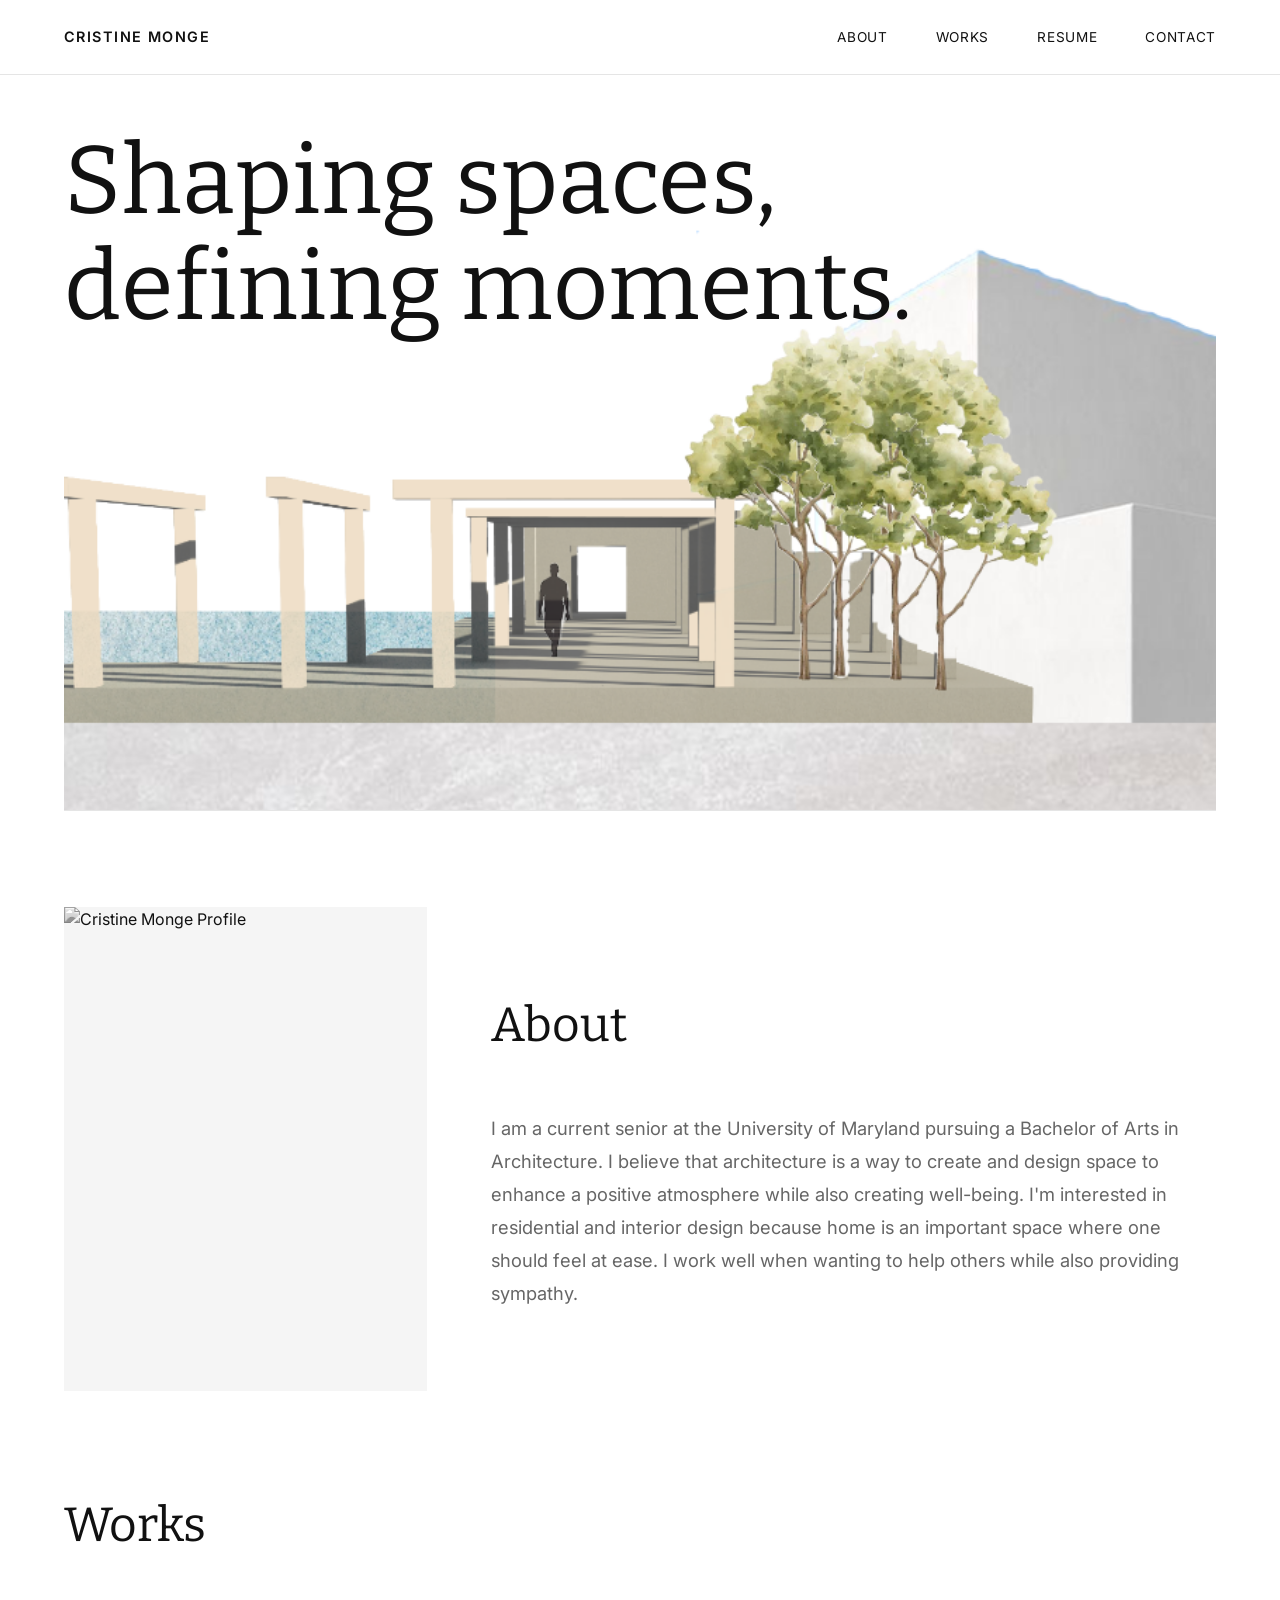
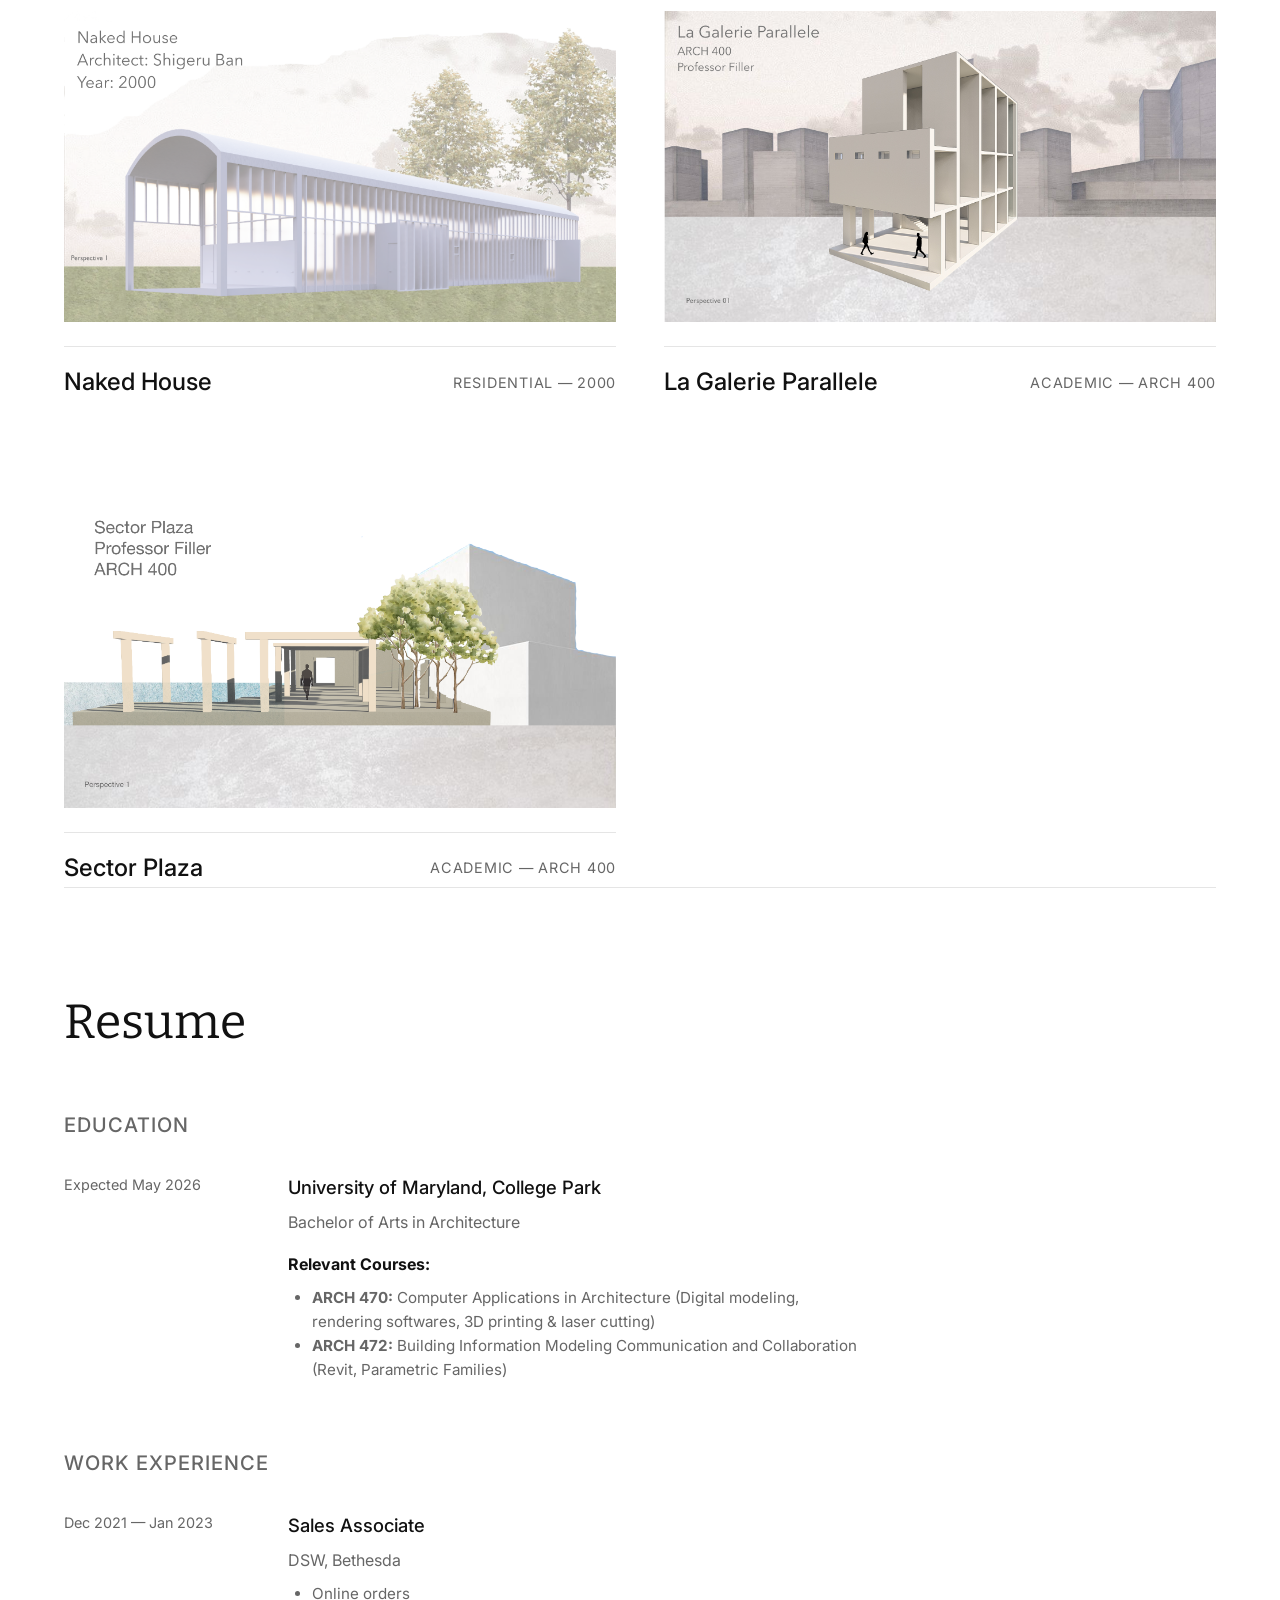
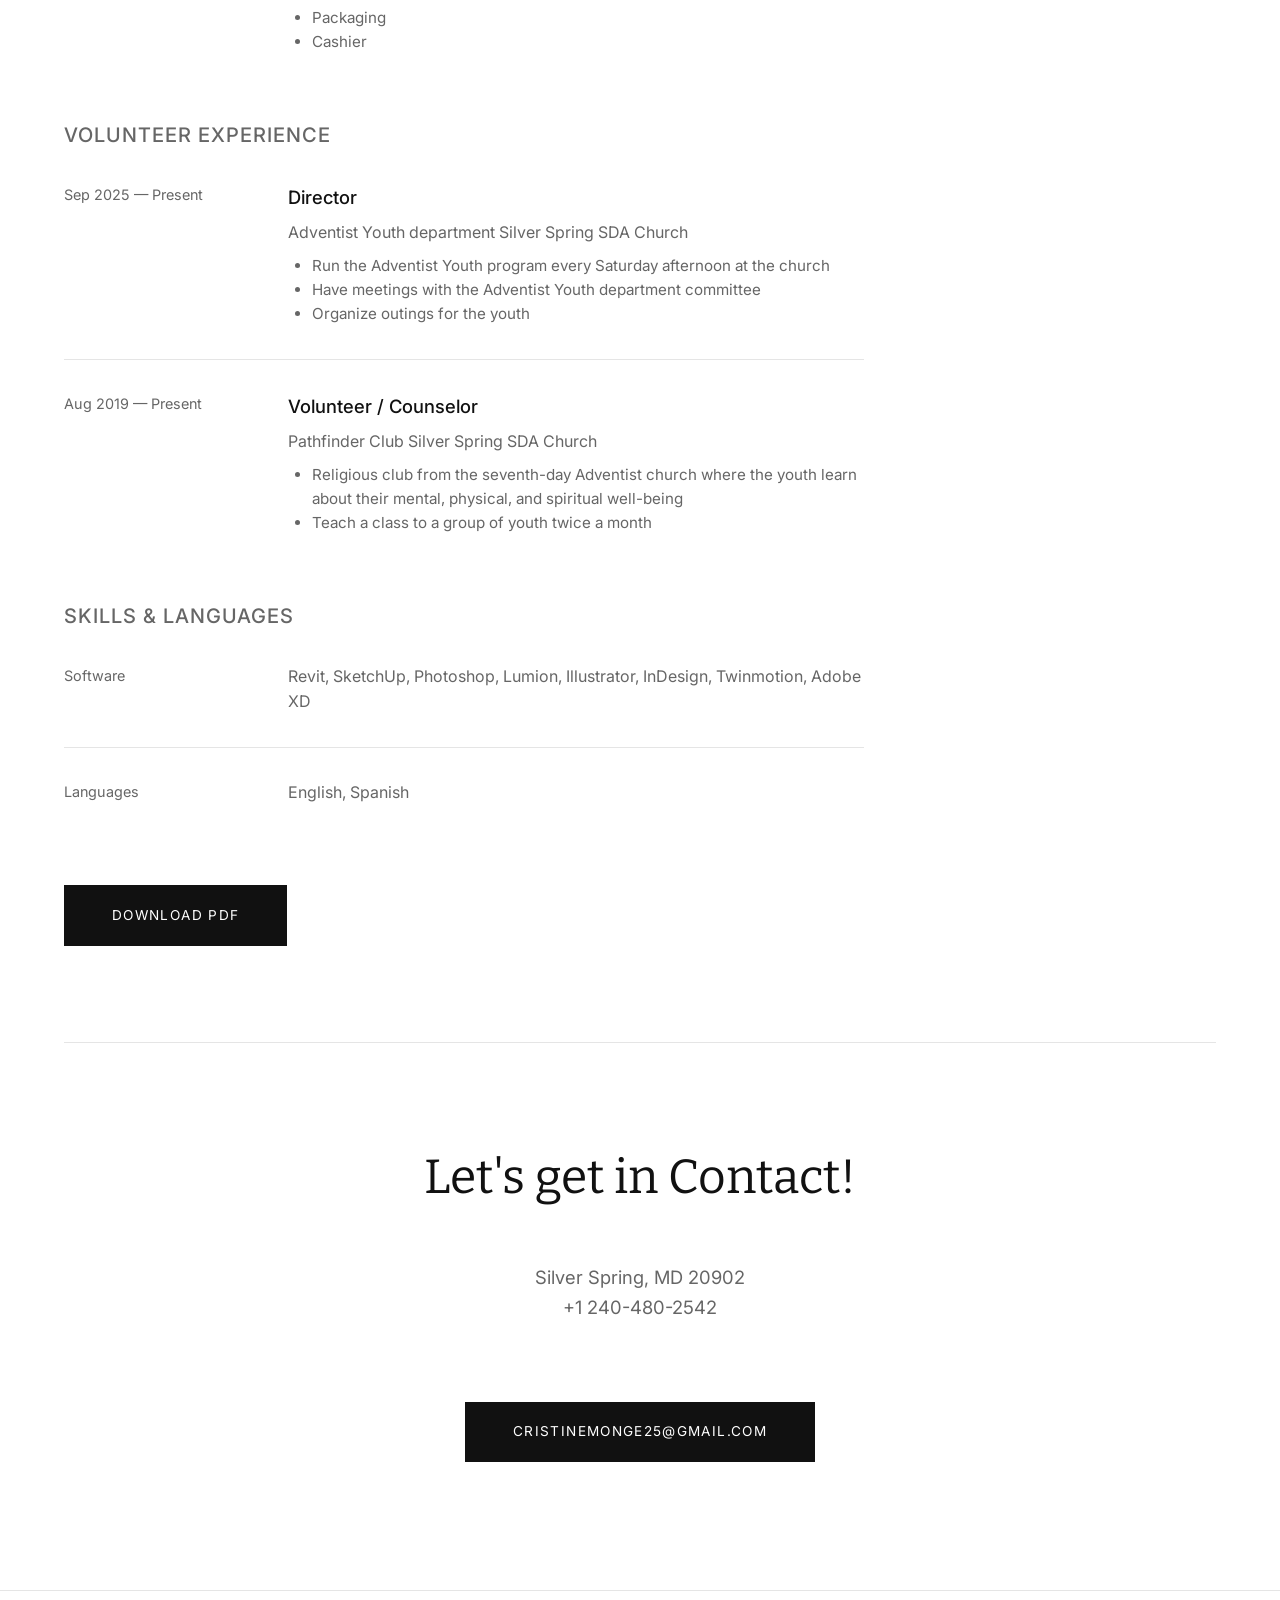
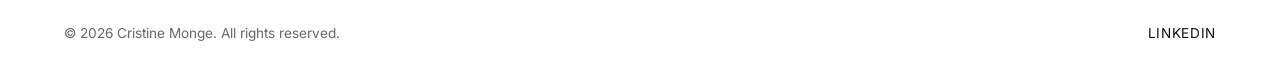
==== commit 6a3b65d6: "Update portfolio with font tweaks, carousel view toggle, and UI refinements" ====
--- a/index.html
+++ b/index.html
@@ -9,7 +9,7 @@
     <link rel="preconnect" href="https://fonts.googleapis.com">
     <link rel="preconnect" href="https://fonts.gstatic.com" crossorigin>
     <link
-        href="https://fonts.googleapis.com/css2?family=Inter:wght@300;400;500;600&family=Playfair+Display:ital,wght@0,400;0,600;1,400&display=swap"
+        href="https://fonts.googleapis.com/css2?family=Inter:wght@300;400;500;600&family=Bitter:wght@300;400;500;600&display=swap"
         rel="stylesheet">
     <link rel="stylesheet" href="style.css">
 </head>
@@ -17,10 +17,10 @@
 <body>
     <header class="navbar">
         <nav>
-            <div class="logo">CRISTINE MONGE</div>
+            <a href="index.html" class="logo" style="text-decoration: none; color: inherit;">CRISTINE MONGE</a>
             <ul class="nav-links">
                 <li><a href="index.html#about">About</a></li>
-                <li><a href="index.html#projects">Projects</a></li>
+                <li><a href="index.html#works">Works</a></li>
                 <li><a href="index.html#resume">Resume</a></li>
                 <li><a href="index.html#contact">Contact</a></li>
             </ul>
@@ -30,7 +30,6 @@
     <main>
         <section id="hero" class="fade-in">
             <h1 class="hero-title">Shaping spaces,<br>defining moments.</h1>
-            <p class="hero-subtitle">Architectural design focused on minimalism, light, and context.</p>
         </section>
 
         <section id="about" class="fade-in delay-1">
@@ -45,8 +44,8 @@
             </div>
         </section>
 
-        <section id="projects" class="fade-in delay-2">
-            <h2 class="section-heading">Projects</h2>
+        <section id="works" class="fade-in delay-2">
+            <h2 class="section-heading">Works</h2>
             <div class="project-list">
                 <!-- Project 1 -->
                 <a href="naked-house.html" class="project-item">
@@ -73,11 +72,11 @@
                 <!-- Project 3 -->
                 <a href="pavilion.html" class="project-item">
                     <div class="project-image">
-                        <img src="images/pavilion.png" alt="Urban Pavilion">
+                        <img src="images/harbor-new-1.png" alt="Sector Plaza">
                     </div>
                     <div class="project-meta">
-                        <h2>Urban Canopy</h2>
-                        <span class="project-details">Public Space — 2026</span>
+                        <h2>Sector Plaza</h2>
+                        <span class="project-details">Academic — ARCH 400</span>
                     </div>
                 </a>
             </div>
@@ -169,9 +168,9 @@
 
         <section id="contact" class="fade-in delay-2">
             <div class="contact-block">
-                <h2 class="section-heading">Contact</h2>
+                <h2 class="section-heading">Let's get in Contact!</h2>
                 <p>Silver Spring, MD 20902</p>
-                <p style="margin-bottom: 2rem;">+1 240-480-2542</p>
+                <p style="margin-bottom: 2rem;"><a href="tel:+12404802542" style="color: inherit; text-decoration: none;">+1 240-480-2542</a></p>
                 <a href="mailto:cristinemonge25@gmail.com" class="button">cristinemonge25@gmail.com</a>
             </div>
         </section>
--- a/style.css
+++ b/style.css
@@ -30,7 +30,7 @@
 }
 
 .section-heading {
-    font-family: 'Playfair Display', serif;
+    font-family: 'Bitter', serif;
     font-size: 3rem;
     margin-bottom: 3rem;
 }
@@ -89,15 +89,21 @@
 
 /* Hero Section */
 #hero {
-    height: 90vh;
+    min-height: 90vh;
     display: flex;
     flex-direction: column;
-    justify-content: center;
-    padding-top: 5rem;
+    justify-content: flex-start;
+    padding-top: 8rem;
+    padding-bottom: 5rem;
+    background-color: var(--bg-color);
+    background-image: url('images/hero-home-new-clean.png');
+    background-size: cover;
+    background-position: center calc(100% + 8rem);
+    background-repeat: no-repeat;
 }
 
 .hero-title {
-    font-family: 'Playfair Display', serif;
+    font-family: 'Bitter', serif;
     font-size: 6rem;
     line-height: 1.1;
     margin-bottom: 2rem;
@@ -318,7 +324,7 @@
 }
 
 .project-title-large {
-    font-family: 'Playfair Display', serif;
+    font-family: 'Bitter', serif;
     font-size: 5rem;
     line-height: 1.1;
     margin-bottom: 3rem;
@@ -465,3 +471,115 @@
         gap: 1.5rem;
     }
 }
+
+/* ---------- Carousel ---------- */
+.carousel-wrapper {
+    position: relative;
+    width: 100%;
+    margin-top: 6rem;
+    margin-bottom: 6rem;
+}
+
+.carousel-track-container {
+    overflow: hidden;
+    width: 100%;
+}
+
+.carousel-track {
+    display: flex;
+    transition: transform 0.5s ease-in-out;
+    list-style: none;
+    padding: 0;
+    margin: 0;
+}
+
+.carousel-slide {
+    flex: 0 0 100%;
+    width: 100%;
+}
+
+.carousel-slide img {
+    width: 100%;
+    height: auto;
+    object-fit: cover;
+}
+
+.carousel-button {
+    position: absolute;
+    top: 50%;
+    transform: translateY(-50%);
+    background: rgba(255, 255, 255, 0.85);
+    border: 1px solid var(--border-color);
+    color: var(--text-main);
+    font-size: 1.5rem;
+    cursor: pointer;
+    padding: 1rem 1.5rem;
+    z-index: 10;
+    transition: all 0.3s ease;
+    border-radius: 4px;
+}
+
+.carousel-button:hover {
+    background: #fff;
+    box-shadow: 0 4px 12px rgba(0,0,0,0.1);
+}
+
+.carousel-button.disabled {
+    opacity: 0.3;
+    cursor: not-allowed;
+    background: transparent;
+    box-shadow: none;
+}
+
+.carousel-prev {
+    left: 1rem;
+}
+
+.carousel-next {
+    right: 1rem;
+}
+
+/* ---------- View Toggle ---------- */
+.view-toggle {
+    display: flex;
+    justify-content: flex-end;
+    gap: 1.5rem;
+    margin-top: 2rem;
+    margin-bottom: 1rem;
+}
+
+.toggle-btn {
+    background: transparent;
+    border: none;
+    color: var(--text-muted);
+    font-size: 1rem;
+    cursor: pointer;
+    padding: 0.25rem 0;
+    font-family: inherit;
+    border-bottom: 1px solid transparent;
+    transition: all 0.3s ease;
+}
+
+.toggle-btn:hover {
+    color: var(--text-main);
+}
+
+.toggle-btn.active {
+    color: var(--text-main);
+    border-bottom: 1px solid var(--text-main);
+}
+
+/* Scroll Mode Overrides */
+.carousel-wrapper.scroll-mode .carousel-track {
+    flex-direction: column;
+    gap: 4rem;
+    transform: none !important;
+}
+
+.carousel-wrapper.scroll-mode .carousel-track-container {
+    overflow: visible;
+}
+
+.carousel-wrapper.scroll-mode .carousel-button {
+    display: none;
+}
